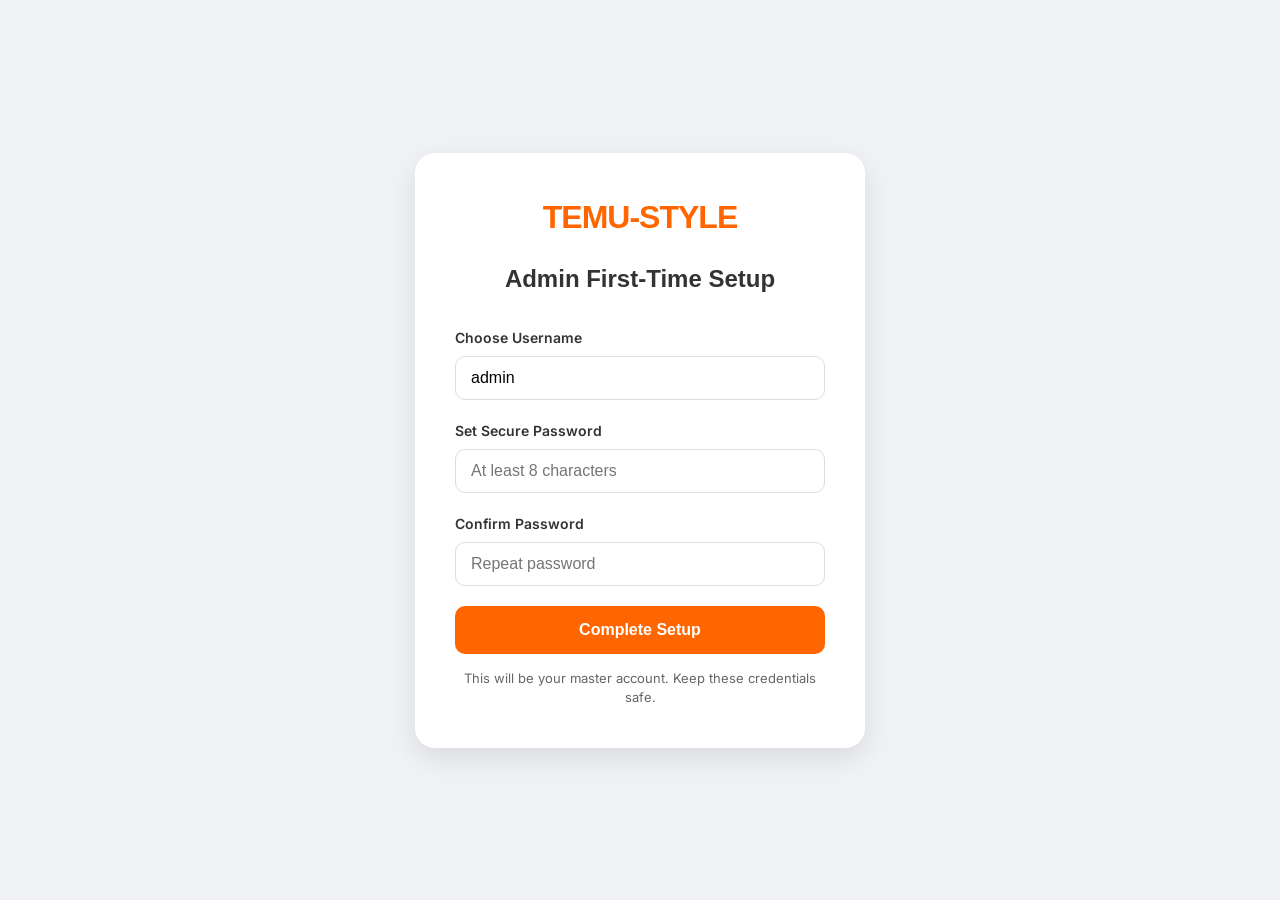
==== admin-panel-x7k.html @ 6112167e "Initial commit - Temu Style Pro Store" ====
<!DOCTYPE html>
<html lang="en">
<head>
    <meta charset="UTF-8">
    <meta name="viewport" content="width=device-width, initial-scale=1.0">
    <title>Admin Dashboard | Temu-Style</title>
    <link rel="stylesheet" href="css/style.css">
    <link rel="stylesheet" href="https://cdnjs.cloudflare.com/ajax/libs/font-awesome/6.4.0/css/all.min.css">
    <link href="https://fonts.googleapis.com/css2?family=Outfit:wght@300;400;600;800&family=Inter:wght@400;500;700&display=swap" rel="stylesheet">
    <style>
        :root { --admin-primary: #FF6600; --admin-bg: #f4f7f6; }
        body.admin-body { background: var(--admin-bg); font-family: 'Inter', sans-serif; color: #2d3436; }
        
        #admin-login-screen { display: flex; justify-content: center; align-items: center; height: 100vh; }
        .login-box { background: white; padding: 40px; border-radius: 20px; box-shadow: 0 15px 35px rgba(0,0,0,0.1); width: 100%; max-width: 400px; }

        #admin-dashboard { display: none; grid-template-columns: 260px 1fr; min-height: 100vh; }
        .admin-sidebar { background: #1e272e; color: white; padding: 30px 20px; position: sticky; top: 0; height: 100vh; }
        .admin-sidebar h2 { color: var(--admin-primary); margin-bottom: 40px; font-family: 'Outfit', sans-serif; }
        .sidebar-nav { list-style: none; }
        .sidebar-nav li { margin-bottom: 8px; }
        .sidebar-nav a { display: flex; align-items: center; gap: 12px; padding: 12px 15px; border-radius: 10px; color: #d2dae2; text-decoration: none; transition: 0.3s; cursor: pointer; }
        .sidebar-nav a:hover, .sidebar-nav a.active { background: rgba(255,102,0,0.15); color: var(--admin-primary); }

        .admin-main { padding: 40px; overflow-y: auto; }
        .stats-grid { display: grid; grid-template-columns: repeat(4, 1fr); gap: 20px; margin-bottom: 30px; }
        .stat-card { background: white; padding: 25px; border-radius: 15px; box-shadow: 0 5px 15px rgba(0,0,0,0.05); text-align: center; }
        .stat-card h3 { font-size: 14px; color: #7f8c8d; margin-bottom: 10px; }
        .stat-card .value { font-size: 28px; font-weight: 800; color: #2d3436; }

        .admin-card { background: white; padding: 25px; border-radius: 15px; box-shadow: 0 5px 15px rgba(0,0,0,0.05); margin-bottom: 30px; }
        .admin-header { display: flex; justify-content: space-between; align-items: center; margin-bottom: 30px; }
        
        .admin-table { width: 100%; border-collapse: collapse; background: white; border-radius: 10px; overflow: hidden; }
        .admin-table th { background: #f8f9fa; color: #7f8c8d; font-weight: 600; text-transform: uppercase; font-size: 12px; letter-spacing: 0.5px; }
        .admin-table th, .admin-table td { padding: 18px; text-align: left; border-bottom: 1px solid #eee; }
        
        .control-group { margin-bottom: 20px; }
        .control-group label { display: block; margin-bottom: 8px; font-weight: 600; font-size: 14px; }
        .control-group input, .control-group textarea, .control-group select { width: 100%; padding: 12px; border: 1px solid #ddd; border-radius: 10px; font-family: inherit; font-size: 14px; }

        .btn-save { background: var(--admin-primary); color: white; border: none; padding: 12px 25px; border-radius: 10px; font-weight: 700; cursor: pointer; transition: 0.3s; }
        .btn-save:hover { transform: translateY(-2px); box-shadow: 0 5px 15px rgba(255,102,0,0.3); }

        #product-modal { display: none; position: fixed; inset: 0; background: rgba(0,0,0,0.6); z-index: 2000; justify-content: center; align-items: center; backdrop-filter: blur(4px); }
        .modal-content { background: white; padding: 35px; border-radius: 20px; width: 100%; max-width: 600px; max-height: 90vh; overflow-y: auto; }

        .img-preview-box { width: 60px; height: 60px; border-radius: 8px; border: 2px dashed #ddd; display: flex; align-items: center; justify-content: center; cursor: pointer; overflow: hidden; }
        .img-preview-box img { width: 100%; height: 100%; object-fit: cover; }
    </style>
</head>
<body class="admin-body">

    <!-- Login Screen -->
    <div id="admin-login-screen">
        <div class="login-box">
            <h1 style="color: var(--admin-primary); text-align: center; margin-bottom: 25px; font-family: 'Outfit';">ADMIN DASHBOARD</h1>
            <form id="admin-login-form">
                <div class="control-group">
                    <label>Username</label>
                    <input type="text" id="login-username" required>
                </div>
                <div class="control-group">
                    <label>Password</label>
                    <input type="password" id="login-password" required>
                </div>
                <button type="submit" class="btn-save" style="width: 100%;">Sign In</button>
            </form>
        </div>
    </div>

    <!-- Dashboard -->
    <div id="admin-dashboard">
        <aside class="admin-sidebar">
            <h2>TEMU ADMIN</h2>
            <ul class="sidebar-nav">
                <li><a onclick="switchTab('dashboard')" class="active"><i class="fa-solid fa-chart-pie"></i> Dashboard</a></li>
                <li><a onclick="switchTab('orders')"><i class="fa-solid fa-cart-shopping"></i> Orders History</a></li>
                <li><a onclick="switchTab('products')"><i class="fa-solid fa-box"></i> Products</a></li>
                <li><a onclick="switchTab('settings')"><i class="fa-solid fa-sliders"></i> Store Config</a></li>
                <li><a onclick="logout()" style="margin-top: 40px; color: #ff5e57;"><i class="fa-solid fa-power-off"></i> Logout</a></li>
            </ul>
        </aside>

        <main class="admin-main">
            <!-- Dashboard Tab (Stats) -->
            <div id="tab-dashboard" class="tab-content">
                <h1 style="margin-bottom: 30px;">Overview</h1>
                <div class="stats-grid">
                    <div class="stat-card"><h3>Total Revenue</h3><div class="value" id="stat-revenue">$0</div></div>
                    <div class="stat-card"><h3>Total Orders</h3><div class="value" id="stat-orders">0</div></div>
                    <div class="stat-card"><h3>Total Products</h3><div class="value" id="stat-products">0</div></div>
                    <div class="stat-card"><h3>Conversion Rate</h3><div class="value">4.2%</div></div>
                </div>

                <div class="admin-card">
                    <div class="admin-header"><h3>Recent Orders</h3><a onclick="switchTab('orders')" style="color: var(--admin-primary); cursor: pointer; font-weight: 600;">View All</a></div>
                    <table class="admin-table">
                        <thead><tr><th>ID</th><th>Customer</th><th>Amount</th><th>Status</th></tr></thead>
                        <tbody id="recent-orders-list"></tbody>
                    </table>
                </div>
            </div>

            <!-- Orders Tab -->
            <div id="tab-orders" class="tab-content" style="display: none;">
                <h1 style="margin-bottom: 30px;">Order Management</h1>
                <div class="admin-card">
                    <table class="admin-table" id="orders-excel-table">
                        <thead><tr><th>Order ID</th><th>Date</th><th>Customer</th><th>Details</th><th>Total</th><th>Status</th></tr></thead>
                        <tbody id="full-orders-list"></tbody>
                    </table>
                </div>
            </div>

            <!-- Products Tab -->
            <div id="tab-products" class="tab-content" style="display: none;">
                <div class="admin-header"><h1>Manage Inventory</h1><button class="btn-save" onclick="openProductModal()">+ Add Product</button></div>
                <div class="admin-card">
                    <table class="admin-table">
                        <thead><tr><th>Preview</th><th>Name</th><th>Price</th><th>Sizes</th><th>Actions</th></tr></thead>
                        <tbody id="admin-product-list"></tbody>
                    </table>
                </div>
            </div>

            <!-- Settings Tab -->
            <div id="tab-settings" class="tab-content" style="display: none;">
                <div class="admin-header"><h1>Configuration</h1><button class="btn-save" onclick="saveSettings()">Save Configuration</button></div>
                
                <div style="display: grid; grid-template-columns: 1fr 1fr; gap: 30px;">
                    <div class="admin-card">
                        <h3>Site Identity</h3>
                        <div class="control-group"><label>Website Name</label><input type="text" id="set-site-name"></div>
                        <div class="control-group"><label>Announcement Bar</label><input type="text" id="set-announcement"></div>
                        <div class="control-group"><label>Shipping Info Banner</label><input type="text" id="set-shipping-banner"></div>
                    </div>

                    <div class="admin-card">
                        <h3>Hero Section</h3>
                        <div class="control-group"><label>Headline</label><input type="text" id="set-hero-headline"></div>
                        <div class="control-group"><label>Subtext</label><textarea id="set-hero-subtext"></textarea></div>
                        <div class="control-group"><label>CTA Label</label><input type="text" id="set-hero-cta"></div>
                        <div class="control-group">
                            <label>Background Type</label>
                            <select id="set-hero-bg-type" onchange="toggleHeroBg()"><option value="gradient">Gradient</option><option value="color">Solid Color</option><option value="image">Custom Image</option></select>
                        </div>
                        <div class="control-group"><label>Background Value (Color/URL/Gradient)</label><input type="text" id="set-hero-bg-value"></div>
                        <div class="control-group"><label>Upload Image Instead</label><input type="file" id="hero-img-upload" accept="image/*" onchange="handleHeroUpload(this)"></div>
                    </div>
                </div>

                <div class="admin-card">
                    <h3>Footer Customization (Columns)</h3>
                    <div id="footer-editor">
                        <!-- Dynamic Columns -->
                    </div>
                    <button class="btn-save" style="background: #27ae60; font-size: 12px;" onclick="addFooterColumn()">+ Add Column</button>
                </div>
                
                <div class="admin-card">
                    <h3>Categories Management</h3>
                    <div id="category-list-admin">
                        <!-- Dynamic Categories -->
                    </div>
                    <button class="btn-save" style="background: #27ae60; font-size: 12px;" onclick="addCategoryAdmin()">+ Add Category</button>
                </div>
            </div>
        </main>
    </div>

    <!-- Product Modal -->
    <div id="product-modal">
        <div class="modal-content">
            <h2 id="modal-title">Product Details</h2>
            <form id="product-form">
                <input type="hidden" id="p-id">
                <div class="control-group"><label>Product Name</label><input type="text" id="p-name" required></div>
                <div class="control-group"><label>Price ($)</label><input type="number" step="0.01" id="p-price" required></div>
                <div class="control-group"><label>Description</label><textarea id="p-desc" style="height: 80px;"></textarea></div>
                <div class="control-group"><label>Available Sizes (Comma separated)</label><input type="text" id="p-sizes" value="S, M, L, XL"></div>
                <div class="control-group">
                    <label>Images</label>
                    <div style="display: flex; gap: 10px; margin-bottom: 10px;" id="p-image-previews"></div>
                    <input type="file" id="p-img-upload" accept="image/*" multiple onchange="handleProductImgUpload(this)">
                    <textarea id="p-images" style="display: none;"></textarea>
                </div>
                <div style="display: flex; gap: 10px; justify-content: flex-end; margin-top: 20px;">
                    <button type="button" class="btn-save" style="background: #ccc;" onclick="closeModal()">Cancel</button>
                    <button type="submit" class="btn-save">Save Product</button>
                </div>
            </form>
        </div>
    </div>

    <script src="js/store.js"></script>
    <script src="js/admin.js"></script>
</body>
</html>
---- css/style.css ----
/* Global Design System */
:root {
    --primary: #FF6600;
    --primary-hover: #e65c00;
    --secondary: #000000;
    --text: #333333;
    --text-muted: #757575;
    --bg: #f6f6f6;
    --card-bg: #ffffff;
    --white: #ffffff;
    --border: #eeeeee;
    --shadow: 0 4px 12px rgba(0,0,0,0.08);
    --transition: all 0.3s cubic-bezier(0.4, 0, 0.2, 1);
    --container: 1240px;
    --radius: 12px;
}

[data-theme="dark"] {
    --bg: #121212;
    --card-bg: #1e1e1e;
    --text: #e0e0e0;
    --text-muted: #a0a0a0;
    --border: #333333;
}

* {
    margin: 0;
    padding: 0;
    box-sizing: border-box;
}

body {
    font-family: 'Inter', -apple-system, BlinkMacSystemFont, sans-serif;
    background-color: var(--bg);
    color: var(--text);
    line-height: 1.5;
    overflow-x: hidden;
}

h1, h2, h3, .logo {
    font-family: 'Outfit', sans-serif;
    font-weight: 800;
}

a {
    text-decoration: none;
    color: inherit;
}

.container {
    max-width: var(--container);
    margin: 0 auto;
    padding: 0 20px;
}

/* Header & Nav */
.announcement-bar {
    background: var(--secondary);
    color: var(--white);
    text-align: center;
    padding: 8px 0;
    font-size: 13px;
    font-weight: 500;
    letter-spacing: 0.5px;
}

header {
    background: var(--card-bg);
    padding: 15px 0;
    position: sticky;
    top: 0;
    z-index: 1000;
    box-shadow: var(--shadow);
    border-bottom: 1px solid var(--border);
}

.nav-wrap {
    display: flex;
    justify-content: space-between;
    align-items: center;
    gap: 30px;
}

.logo {
    font-size: 32px;
    color: var(--primary);
    letter-spacing: -1px;
}

.search-container {
    flex: 1;
    max-width: 600px;
    position: relative;
}

.search-container input {
    width: 100%;
    padding: 12px 25px;
    padding-right: 60px;
    border: 2px solid var(--primary);
    border-radius: 30px;
    outline: none;
    font-size: 15px;
}

.search-btn {
    position: absolute;
    right: 5px;
    top: 5px;
    bottom: 5px;
    background: var(--primary);
    color: var(--white);
    border: none;
    width: 50px;
    border-radius: 25px;
    cursor: pointer;
    transition: var(--transition);
}

.nav-actions {
    display: flex;
    gap: 25px;
}

.action-item {
    display: flex;
    flex-direction: column;
    align-items: center;
    font-size: 12px;
    font-weight: 500;
    cursor: pointer;
    transition: var(--transition);
}

.action-item:hover {
    color: var(--primary);
}

.action-item i {
    font-size: 22px;
    margin-bottom: 3px;
}

.cart-count {
    background: var(--primary);
    color: white;
    font-size: 10px;
    padding: 2px 6px;
    border-radius: 10px;
    position: absolute;
    top: -5px;
    right: -10px;
}

/* Hero Section */
.hero {
    margin: 20px 0;
    border-radius: 20px;
    padding: 80px 40px;
    display: flex;
    align-items: center;
    justify-content: center;
    text-align: center;
    color: var(--white);
    background-size: cover;
    background-position: center;
    min-height: 400px;
}

.hero-content h1 {
    font-size: 56px;
    margin-bottom: 15px;
    text-shadow: 0 4px 10px rgba(0,0,0,0.2);
}

.hero-content p {
    font-size: 20px;
    margin-bottom: 30px;
    opacity: 0.9;
}

.btn-cta {
    background: var(--primary);
    color: white;
    padding: 15px 40px;
    border-radius: 40px;
    font-weight: 800;
    font-size: 18px;
    box-shadow: 0 10px 20px rgba(255,102,0,0.3);
    transition: var(--transition);
}

.btn-cta:hover {
    transform: translateY(-3px);
    box-shadow: 0 15px 30px rgba(255,102,0,0.4);
}

/* Flash Sale & Product Grid */
.section-header {
    display: flex;
    justify-content: space-between;
    align-items: center;
    margin: 40px 0 25px;
}

.flash-tag {
    background: #ff4d4f;
    color: white;
    padding: 4px 12px;
    border-radius: 5px;
    font-size: 14px;
    font-weight: 800;
    margin-left: 15px;
}

.product-grid {
    display: grid;
    grid-template-columns: repeat(auto-fill, minmax(220px, 1fr));
    gap: 20px;
}

.product-card {
    background: var(--card-bg);
    border-radius: var(--radius);
    overflow: hidden;
    transition: var(--transition);
    border: 1px solid var(--border);
    cursor: pointer;
}

.product-card:hover {
    transform: translateY(-8px);
    box-shadow: 0 10px 25px rgba(0,0,0,0.1);
    border-color: var(--primary);
}

.product-card img {
    width: 100%;
    aspect-ratio: 1;
    object-fit: cover;
}

.product-info {
    padding: 15px;
}

.product-name {
    font-size: 14px;
    font-weight: 500;
    margin-bottom: 10px;
    display: -webkit-box;
    -webkit-line-clamp: 2;
    -webkit-box-orient: vertical;
    overflow: hidden;
}

.product-price {
    color: var(--primary);
    font-size: 20px;
    font-weight: 800;
    margin-bottom: 10px;
}

.price-old {
    text-decoration: line-through;
    color: var(--text-muted);
    font-size: 14px;
    margin-left: 5px;
}

.product-footer {
    display: flex;
    justify-content: space-between;
    align-items: center;
    font-size: 12px;
    color: var(--text-muted);
}

/* Product Detail Page */
.detail-grid {
    display: grid;
    grid-template-columns: 1fr 1fr;
    gap: 50px;
    margin: 40px 0;
}

.slideshow-container {
    background: white;
    border-radius: 20px;
    overflow: hidden;
    aspect-ratio: 1;
}

.slideshow-container img {
    width: 100%;
    height: 100%;
    object-fit: cover;
}

.detail-info h1 {
    font-size: 32px;
    margin-bottom: 15px;
}

.detail-price {
    font-size: 36px;
    color: var(--primary);
    font-weight: 800;
    margin: 20px 0;
}

.size-selector {
    display: flex;
    gap: 10px;
    margin-bottom: 30px;
}

.size-btn {
    padding: 10px 20px;
    border: 1px solid var(--border);
    border-radius: 8px;
    cursor: pointer;
    font-weight: 600;
    transition: var(--transition);
}

.size-btn.active {
    border-color: var(--primary);
    background: rgba(255,102,0,0.05);
    color: var(--primary);
}

.whatsapp-btn {
    display: flex;
    align-items: center;
    justify-content: center;
    gap: 10px;
    background: #25d366;
    color: white;
    width: 100%;
    padding: 18px;
    border-radius: 15px;
    font-size: 18px;
    font-weight: 800;
    cursor: pointer;
}

/* Footer */
footer {
    background: var(--card-bg);
    padding: 60px 0 30px;
    margin-top: 80px;
    border-top: 1px solid var(--border);
}

.footer-grid {
    display: grid;
    grid-template-columns: repeat(4, 1fr);
    gap: 40px;
    margin-bottom: 40px;
}

.footer-col h4 {
    margin-bottom: 20px;
    font-size: 16px;
}

.footer-col ul li {
    list-style: none;
    margin-bottom: 10px;
    color: var(--text-muted);
    font-size: 14px;
}

.footer-bottom {
    text-align: center;
    padding-top: 30px;
    border-top: 1px solid var(--border);
    color: var(--text-muted);
    font-size: 14px;
}

/* Responsive */
@media (max-width: 992px) {
    .detail-grid { grid-template-columns: 1fr; }
    .hero-content h1 { font-size: 40px; }
}

@media (max-width: 768px) {
    .nav-wrap { flex-wrap: wrap; }
    .search-container { order: 3; max-width: 100%; }
    .footer-grid { grid-template-columns: 1fr 1fr; }
}
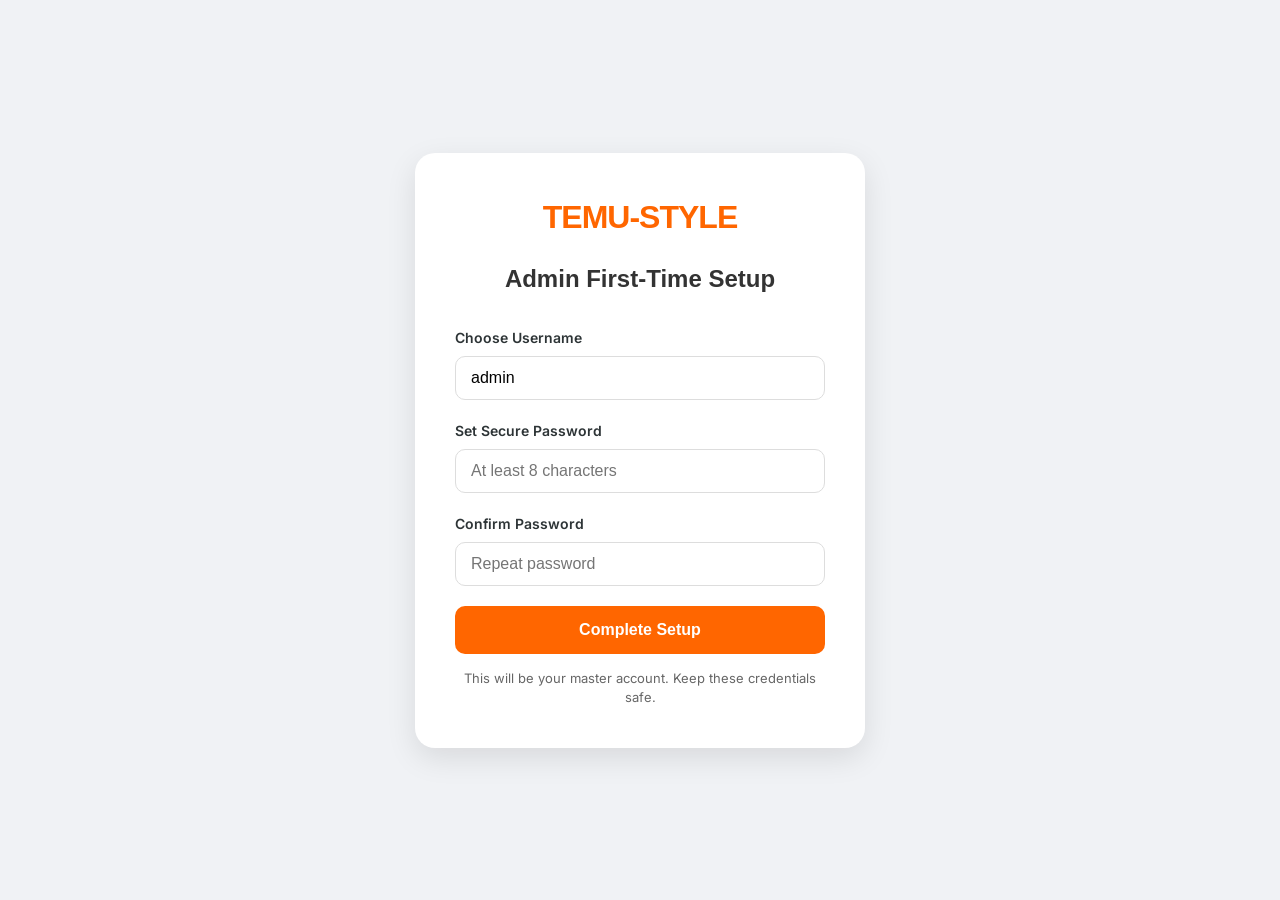
==== commit a0b46adc: "Initial commit - Temu Style Pro Store" ====
--- a/admin-panel-x7k.html
+++ b/admin-panel-x7k.html
@@ -134,6 +134,11 @@
                         <div class="control-group"><label>Website Name</label><input type="text" id="set-site-name"></div>
                         <div class="control-group"><label>Announcement Bar</label><input type="text" id="set-announcement"></div>
                         <div class="control-group"><label>Shipping Info Banner</label><input type="text" id="set-shipping-banner"></div>
+                        <div class="control-group" style="display:flex; align-items:center; gap:10px;">
+                            <input type="checkbox" id="set-show-timer" style="width:auto;"> 
+                            <label style="margin-bottom:0;">Show Flash Sale Timer</label>
+                        </div>
+                        <div class="control-group"><label>Shipping Cost (DH)</label><input type="number" id="set-shipping-price"></div>
                     </div>
 
                     <div class="admin-card">
--- a/css/style.css
+++ b/css/style.css
@@ -3,16 +3,18 @@
     --primary: #FF6600;
     --primary-hover: #e65c00;
     --secondary: #000000;
-    --text: #333333;
-    --text-muted: #757575;
-    --bg: #f6f6f6;
+    --text: #2d3436;
+    --text-muted: #636e72;
+    --bg: #f8f9fa;
     --card-bg: #ffffff;
     --white: #ffffff;
-    --border: #eeeeee;
-    --shadow: 0 4px 12px rgba(0,0,0,0.08);
-    --transition: all 0.3s cubic-bezier(0.4, 0, 0.2, 1);
-    --container: 1240px;
-    --radius: 12px;
+    --border: #edf2f7;
+    --shadow: 0 10px 30px rgba(0,0,0,0.05);
+    --shadow-hover: 0 20px 40px rgba(0,0,0,0.1);
+    --transition: all 0.4s cubic-bezier(0.165, 0.84, 0.44, 1);
+    --container: 1280px;
+    --radius: 16px;
+    --radius-sm: 8px;
 }
 
 [data-theme="dark"] {
@@ -155,8 +157,8 @@
 /* Hero Section */
 .hero {
     margin: 20px 0;
-    border-radius: 20px;
-    padding: 80px 40px;
+    border-radius: var(--radius);
+    padding: 100px 60px;
     display: flex;
     align-items: center;
     justify-content: center;
@@ -164,7 +166,24 @@
     color: var(--white);
     background-size: cover;
     background-position: center;
-    min-height: 400px;
+    min-height: 500px;
+    position: relative;
+    overflow: hidden;
+    box-shadow: var(--shadow);
+}
+
+.hero::after {
+    content: '';
+    position: absolute;
+    inset: 0;
+    background: linear-gradient(rgba(0,0,0,0.2), rgba(0,0,0,0.5));
+    z-index: 1;
+}
+
+.hero-content {
+    position: relative;
+    z-index: 2;
+    max-width: 800px;
 }
 
 .hero-content h1 {
@@ -226,12 +245,26 @@
     transition: var(--transition);
     border: 1px solid var(--border);
     cursor: pointer;
+    position: relative;
 }
 
 .product-card:hover {
-    transform: translateY(-8px);
-    box-shadow: 0 10px 25px rgba(0,0,0,0.1);
+    transform: translateY(-10px);
+    box-shadow: var(--shadow-hover);
     border-color: var(--primary);
+}
+
+.product-card::before {
+    content: '';
+    position: absolute;
+    top: 0; left: 0; width: 100%; height: 100%;
+    background: rgba(255,102,0,0.03);
+    opacity: 0;
+    transition: var(--transition);
+}
+
+.product-card:hover::before {
+    opacity: 1;
 }
 
 .product-card img {
